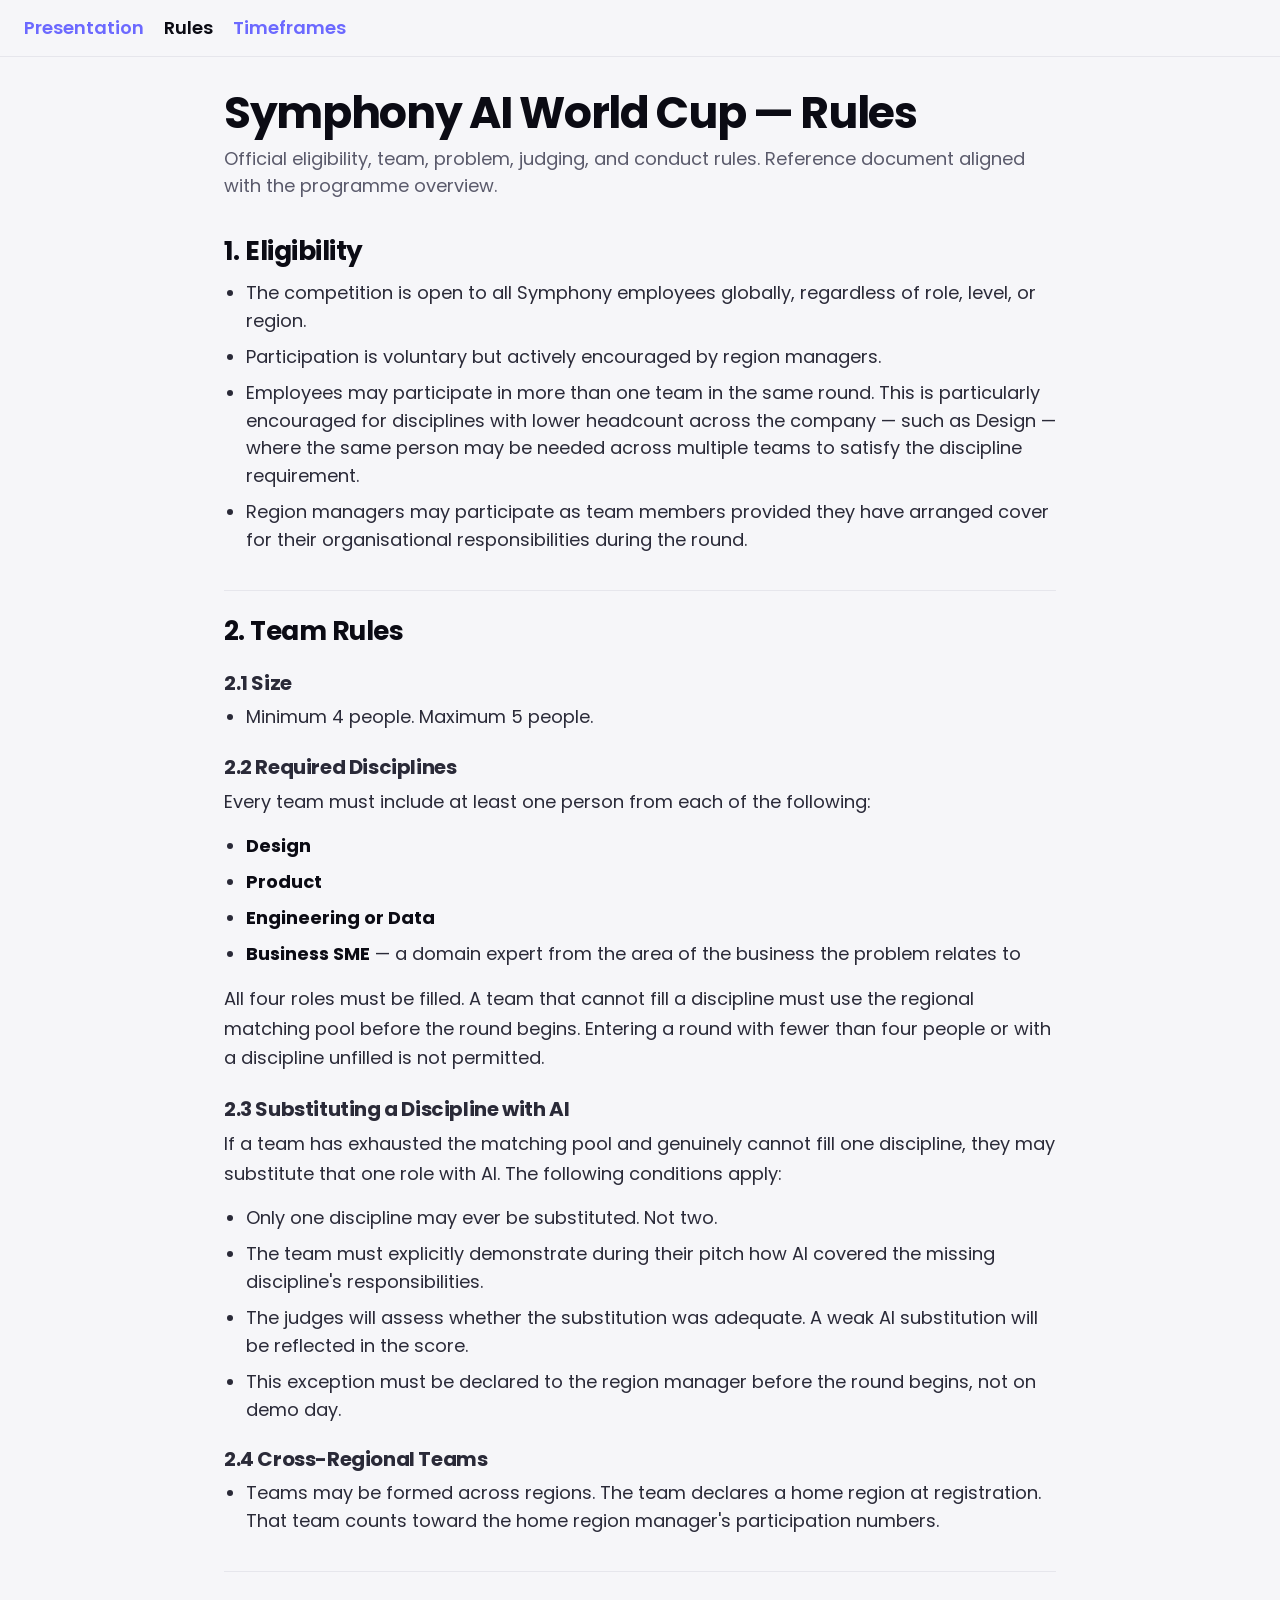
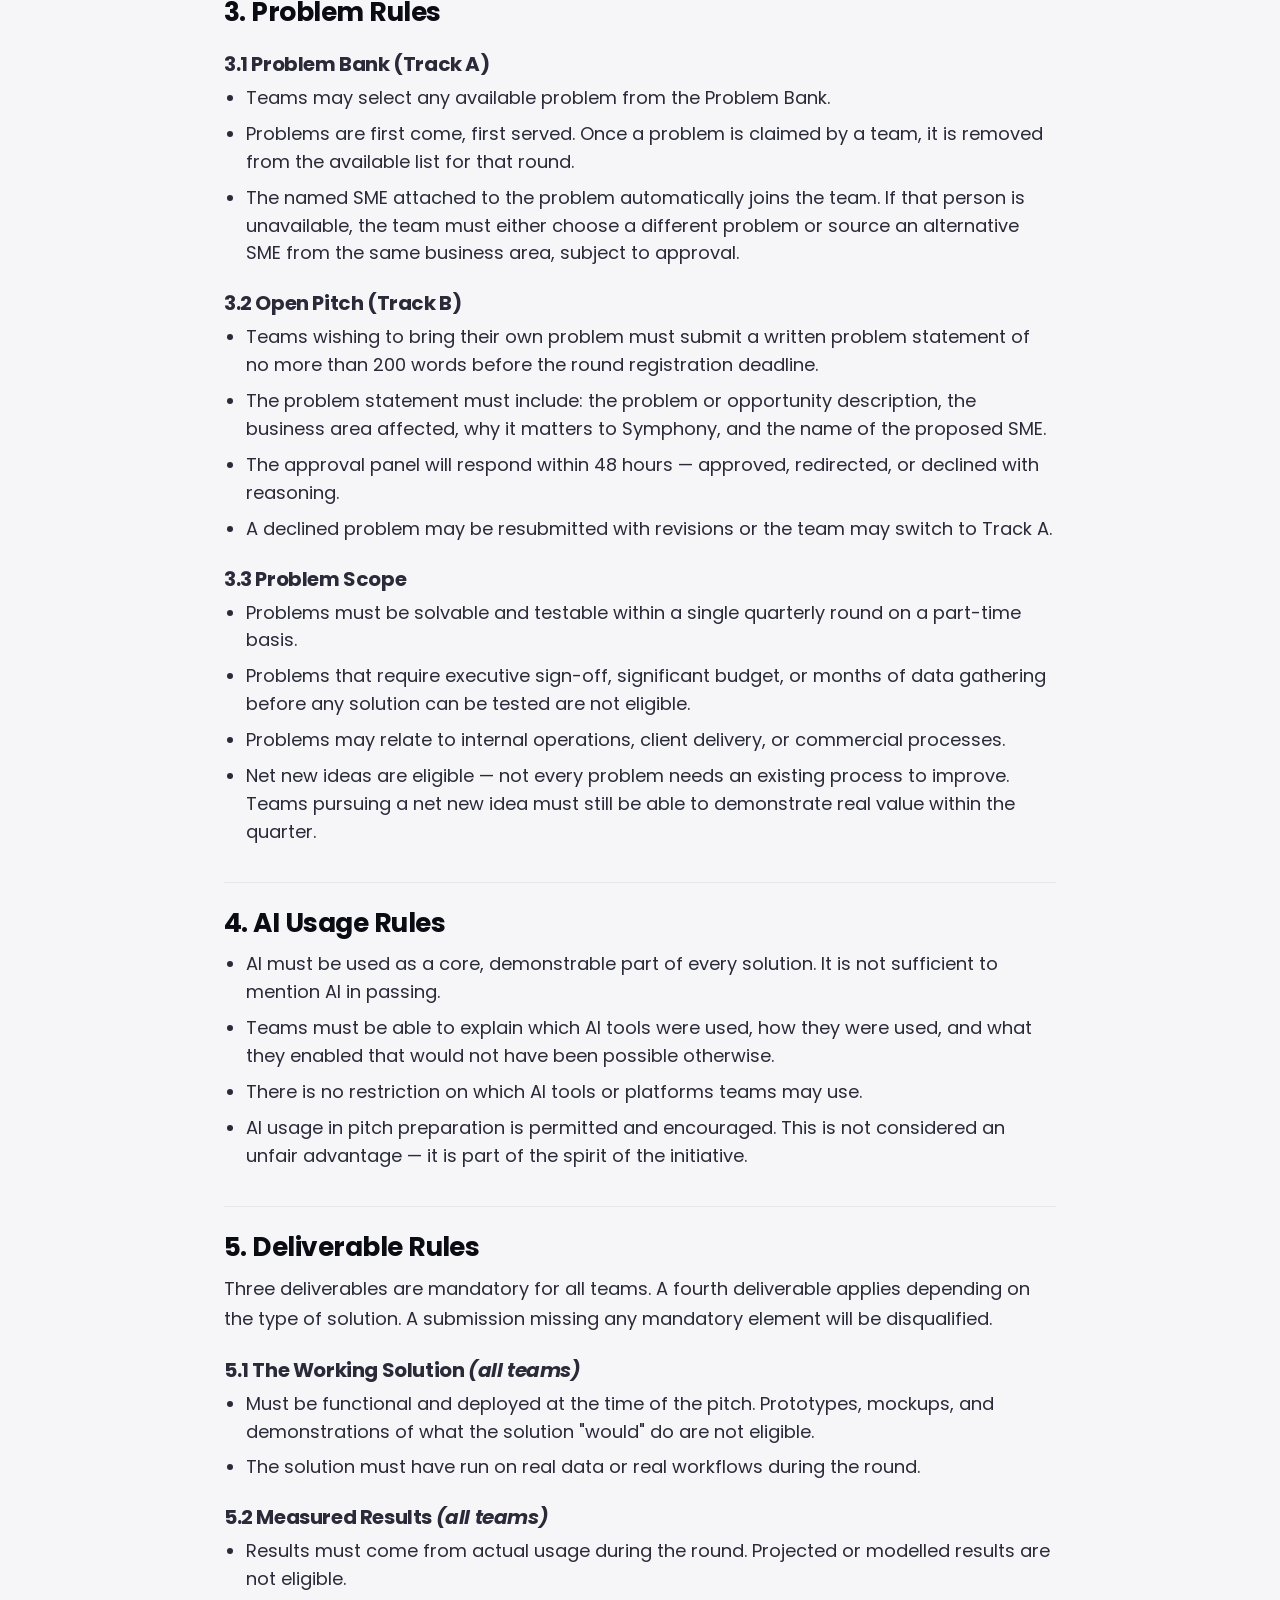
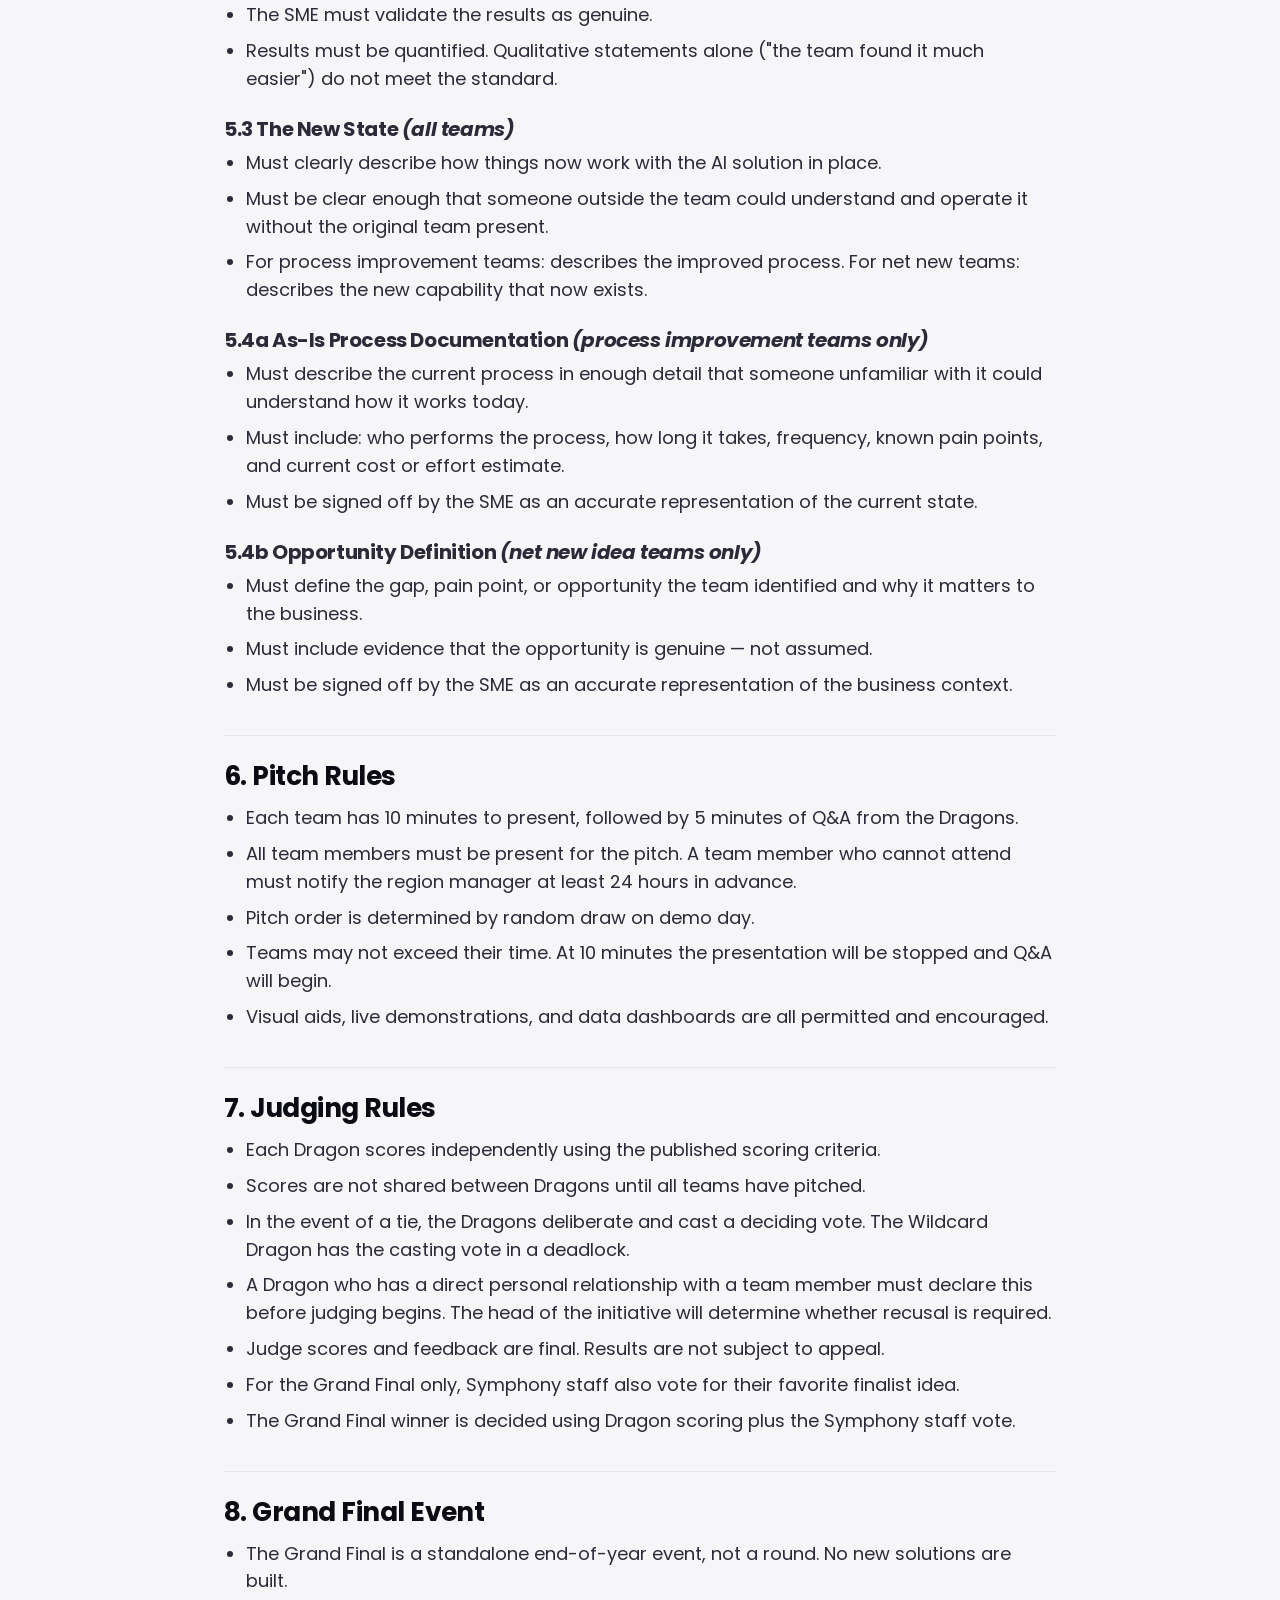
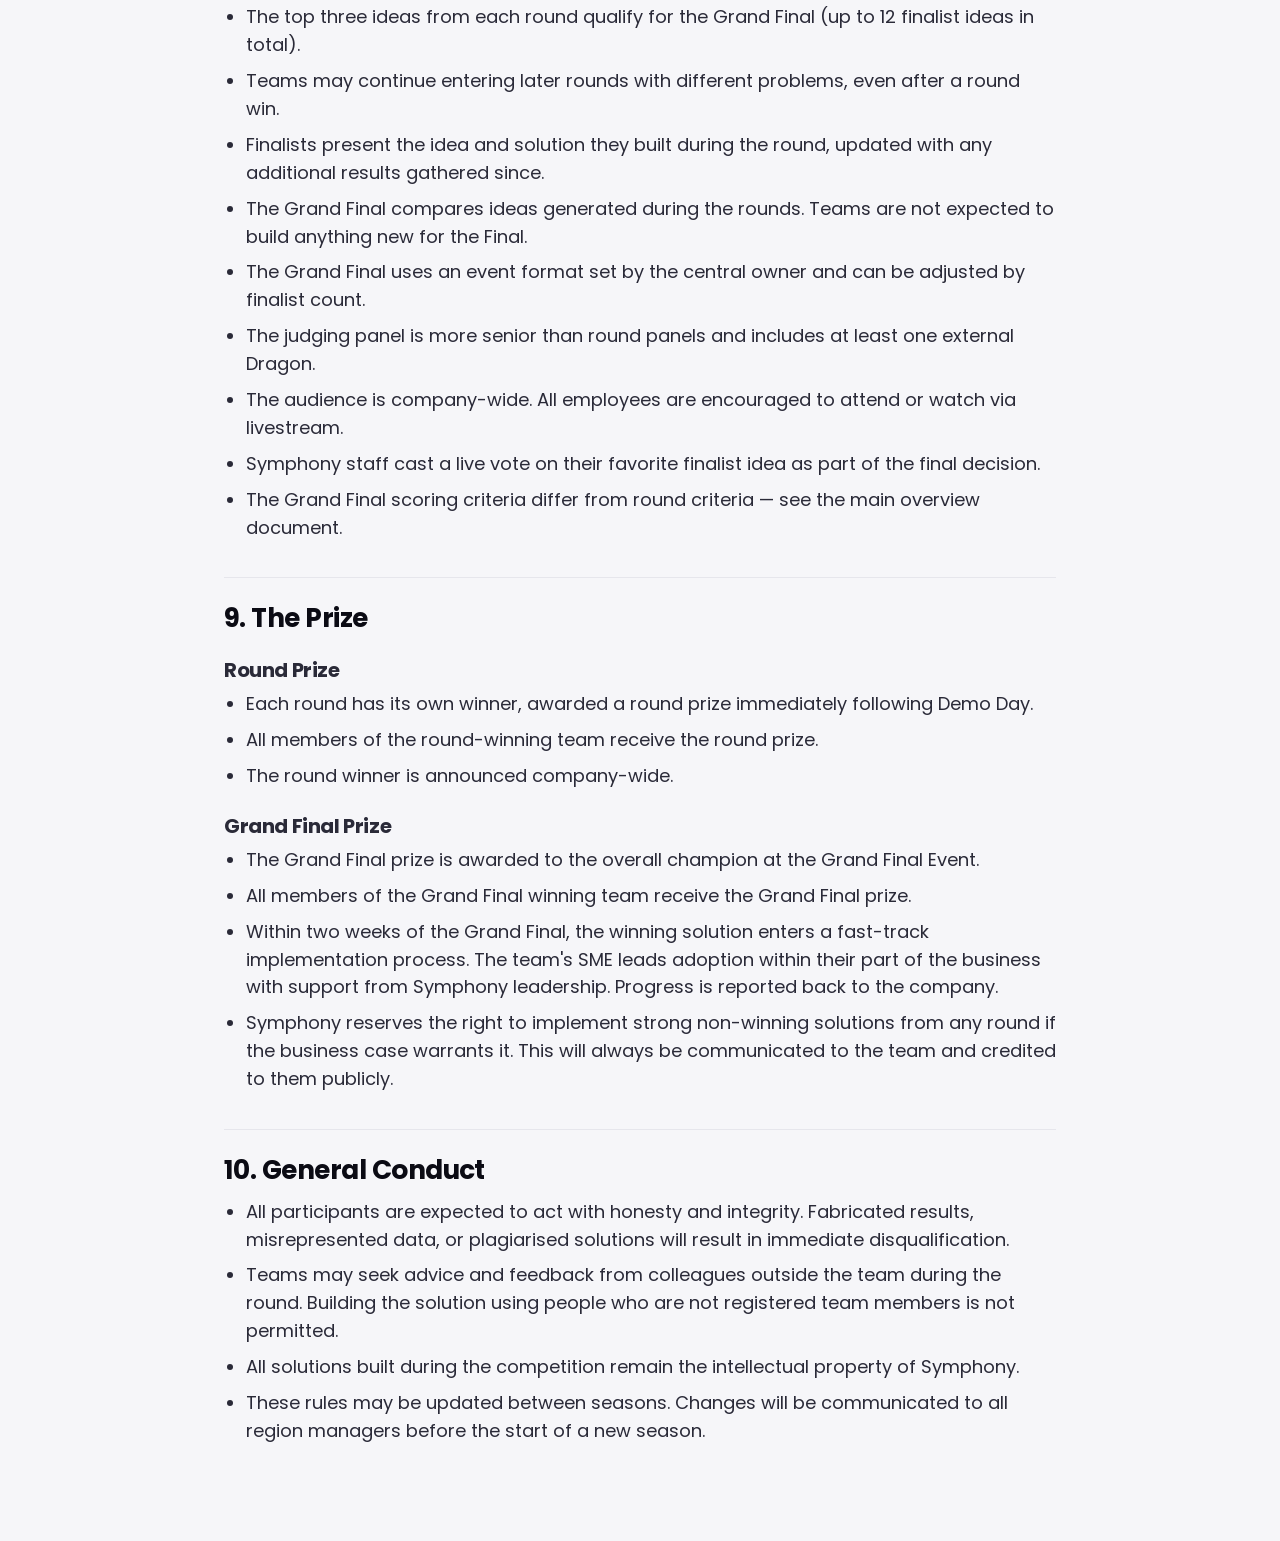
==== rules.html @ bbddc145 "Update presentation deck and add Rules / Timeframes reference pages. Refresh slides components, deck" ====
<!DOCTYPE html>
<html lang="en">
<head>
<meta charset="UTF-8" />
<meta name="viewport" content="width=device-width, initial-scale=1" />
<title>Rules — Symphony AI World Cup</title>
<link rel="stylesheet" href="colors_and_type.css" />
<link rel="stylesheet" href="docs-pages.css" />
</head>
<body class="doc-body">
<nav class="doc-site-nav" aria-label="Reference documents">
  <a href="index.html">Presentation</a>
  <a href="rules.html" aria-current="page">Rules</a>
  <a href="timeframes.html">Timeframes</a>
</nav>
<main class="doc-main">
  <h1>Symphony AI World Cup — Rules</h1>
  <p class="doc-lead">Official eligibility, team, problem, judging, and conduct rules. Reference document aligned with the programme overview.</p>

  <h2>1. Eligibility</h2>
  <ul>
    <li>The competition is open to all Symphony employees globally, regardless of role, level, or region.</li>
    <li>Participation is voluntary but actively encouraged by region managers.</li>
    <li>Employees may participate in more than one team in the same round. This is particularly encouraged for disciplines with lower headcount across the company — such as Design — where the same person may be needed across multiple teams to satisfy the discipline requirement.</li>
    <li>Region managers may participate as team members provided they have arranged cover for their organisational responsibilities during the round.</li>
  </ul>

  <h2>2. Team Rules</h2>
  <h3>2.1 Size</h3>
  <ul>
    <li>Minimum 4 people. Maximum 5 people.</li>
  </ul>
  <h3>2.2 Required Disciplines</h3>
  <p>Every team must include at least one person from each of the following:</p>
  <ul>
    <li><strong>Design</strong></li>
    <li><strong>Product</strong></li>
    <li><strong>Engineering or Data</strong></li>
    <li><strong>Business SME</strong> — a domain expert from the area of the business the problem relates to</li>
  </ul>
  <p>All four roles must be filled. A team that cannot fill a discipline must use the regional matching pool before the round begins. Entering a round with fewer than four people or with a discipline unfilled is not permitted.</p>

  <h3>2.3 Substituting a Discipline with AI</h3>
  <p>If a team has exhausted the matching pool and genuinely cannot fill one discipline, they may substitute that one role with AI. The following conditions apply:</p>
  <ul>
    <li>Only one discipline may ever be substituted. Not two.</li>
    <li>The team must explicitly demonstrate during their pitch how AI covered the missing discipline's responsibilities.</li>
    <li>The judges will assess whether the substitution was adequate. A weak AI substitution will be reflected in the score.</li>
    <li>This exception must be declared to the region manager before the round begins, not on demo day.</li>
  </ul>

  <h3>2.4 Cross-Regional Teams</h3>
  <ul>
    <li>Teams may be formed across regions. The team declares a home region at registration. That team counts toward the home region manager's participation numbers.</li>
  </ul>

  <h2>3. Problem Rules</h2>
  <h3>3.1 Problem Bank (Track A)</h3>
  <ul>
    <li>Teams may select any available problem from the Problem Bank.</li>
    <li>Problems are first come, first served. Once a problem is claimed by a team, it is removed from the available list for that round.</li>
    <li>The named SME attached to the problem automatically joins the team. If that person is unavailable, the team must either choose a different problem or source an alternative SME from the same business area, subject to approval.</li>
  </ul>

  <h3>3.2 Open Pitch (Track B)</h3>
  <ul>
    <li>Teams wishing to bring their own problem must submit a written problem statement of no more than 200 words before the round registration deadline.</li>
    <li>The problem statement must include: the problem or opportunity description, the business area affected, why it matters to Symphony, and the name of the proposed SME.</li>
    <li>The approval panel will respond within 48 hours — approved, redirected, or declined with reasoning.</li>
    <li>A declined problem may be resubmitted with revisions or the team may switch to Track A.</li>
  </ul>

  <h3>3.3 Problem Scope</h3>
  <ul>
    <li>Problems must be solvable and testable within a single quarterly round on a part-time basis.</li>
    <li>Problems that require executive sign-off, significant budget, or months of data gathering before any solution can be tested are not eligible.</li>
    <li>Problems may relate to internal operations, client delivery, or commercial processes.</li>
    <li>Net new ideas are eligible — not every problem needs an existing process to improve. Teams pursuing a net new idea must still be able to demonstrate real value within the quarter.</li>
  </ul>

  <h2>4. AI Usage Rules</h2>
  <ul>
    <li>AI must be used as a core, demonstrable part of every solution. It is not sufficient to mention AI in passing.</li>
    <li>Teams must be able to explain which AI tools were used, how they were used, and what they enabled that would not have been possible otherwise.</li>
    <li>There is no restriction on which AI tools or platforms teams may use.</li>
    <li>AI usage in pitch preparation is permitted and encouraged. This is not considered an unfair advantage — it is part of the spirit of the initiative.</li>
  </ul>

  <h2>5. Deliverable Rules</h2>
  <p>Three deliverables are mandatory for all teams. A fourth deliverable applies depending on the type of solution. A submission missing any mandatory element will be disqualified.</p>

  <h3>5.1 The Working Solution <em>(all teams)</em></h3>
  <ul>
    <li>Must be functional and deployed at the time of the pitch. Prototypes, mockups, and demonstrations of what the solution "would" do are not eligible.</li>
    <li>The solution must have run on real data or real workflows during the round.</li>
  </ul>

  <h3>5.2 Measured Results <em>(all teams)</em></h3>
  <ul>
    <li>Results must come from actual usage during the round. Projected or modelled results are not eligible.</li>
    <li>The SME must validate the results as genuine.</li>
    <li>Results must be quantified. Qualitative statements alone ("the team found it much easier") do not meet the standard.</li>
  </ul>

  <h3>5.3 The New State <em>(all teams)</em></h3>
  <ul>
    <li>Must clearly describe how things now work with the AI solution in place.</li>
    <li>Must be clear enough that someone outside the team could understand and operate it without the original team present.</li>
    <li>For process improvement teams: describes the improved process. For net new teams: describes the new capability that now exists.</li>
  </ul>

  <h3>5.4a As-Is Process Documentation <em>(process improvement teams only)</em></h3>
  <ul>
    <li>Must describe the current process in enough detail that someone unfamiliar with it could understand how it works today.</li>
    <li>Must include: who performs the process, how long it takes, frequency, known pain points, and current cost or effort estimate.</li>
    <li>Must be signed off by the SME as an accurate representation of the current state.</li>
  </ul>

  <h3>5.4b Opportunity Definition <em>(net new idea teams only)</em></h3>
  <ul>
    <li>Must define the gap, pain point, or opportunity the team identified and why it matters to the business.</li>
    <li>Must include evidence that the opportunity is genuine — not assumed.</li>
    <li>Must be signed off by the SME as an accurate representation of the business context.</li>
  </ul>

  <h2>6. Pitch Rules</h2>
  <ul>
    <li>Each team has 10 minutes to present, followed by 5 minutes of Q&amp;A from the Dragons.</li>
    <li>All team members must be present for the pitch. A team member who cannot attend must notify the region manager at least 24 hours in advance.</li>
    <li>Pitch order is determined by random draw on demo day.</li>
    <li>Teams may not exceed their time. At 10 minutes the presentation will be stopped and Q&amp;A will begin.</li>
    <li>Visual aids, live demonstrations, and data dashboards are all permitted and encouraged.</li>
  </ul>

  <h2>7. Judging Rules</h2>
  <ul>
    <li>Each Dragon scores independently using the published scoring criteria.</li>
    <li>Scores are not shared between Dragons until all teams have pitched.</li>
    <li>In the event of a tie, the Dragons deliberate and cast a deciding vote. The Wildcard Dragon has the casting vote in a deadlock.</li>
    <li>A Dragon who has a direct personal relationship with a team member must declare this before judging begins. The head of the initiative will determine whether recusal is required.</li>
    <li>Judge scores and feedback are final. Results are not subject to appeal.</li>
    <li>For the Grand Final only, Symphony staff also vote for their favorite finalist idea.</li>
    <li>The Grand Final winner is decided using Dragon scoring plus the Symphony staff vote.</li>
  </ul>

  <h2>8. Grand Final Event</h2>
  <ul>
    <li>The Grand Final is a standalone end-of-year event, not a round. No new solutions are built.</li>
    <li>The top three ideas from each round qualify for the Grand Final (up to 12 finalist ideas in total).</li>
    <li>Teams may continue entering later rounds with different problems, even after a round win.</li>
    <li>Finalists present the idea and solution they built during the round, updated with any additional results gathered since.</li>
    <li>The Grand Final compares ideas generated during the rounds. Teams are not expected to build anything new for the Final.</li>
    <li>The Grand Final uses an event format set by the central owner and can be adjusted by finalist count.</li>
    <li>The judging panel is more senior than round panels and includes at least one external Dragon.</li>
    <li>The audience is company-wide. All employees are encouraged to attend or watch via livestream.</li>
    <li>Symphony staff cast a live vote on their favorite finalist idea as part of the final decision.</li>
    <li>The Grand Final scoring criteria differ from round criteria — see the main overview document.</li>
  </ul>

  <h2>9. The Prize</h2>
  <h3>Round Prize</h3>
  <ul>
    <li>Each round has its own winner, awarded a round prize immediately following Demo Day.</li>
    <li>All members of the round-winning team receive the round prize.</li>
    <li>The round winner is announced company-wide.</li>
  </ul>
  <h3>Grand Final Prize</h3>
  <ul>
    <li>The Grand Final prize is awarded to the overall champion at the Grand Final Event.</li>
    <li>All members of the Grand Final winning team receive the Grand Final prize.</li>
    <li>Within two weeks of the Grand Final, the winning solution enters a fast-track implementation process. The team's SME leads adoption within their part of the business with support from Symphony leadership. Progress is reported back to the company.</li>
    <li>Symphony reserves the right to implement strong non-winning solutions from any round if the business case warrants it. This will always be communicated to the team and credited to them publicly.</li>
  </ul>

  <h2>10. General Conduct</h2>
  <ul>
    <li>All participants are expected to act with honesty and integrity. Fabricated results, misrepresented data, or plagiarised solutions will result in immediate disqualification.</li>
    <li>Teams may seek advice and feedback from colleagues outside the team during the round. Building the solution using people who are not registered team members is not permitted.</li>
    <li>All solutions built during the competition remain the intellectual property of Symphony.</li>
    <li>These rules may be updated between seasons. Changes will be communicated to all region managers before the start of a new season.</li>
  </ul>
</main>
</body>
</html>
---- colors_and_type.css ----
/* =========================================================================
   Symphony Design System — Tokens
   colors_and_type.css
   ========================================================================= */

/* ---------- Fonts (hosted for GitHub Pages compatibility) -------------- */
@import url("https://fonts.googleapis.com/css2?family=Poppins:ital,wght@0,100..900;1,100..900&display=swap");

:root {
  /* ---------- Brand color ----------------------------------------------- */
  --indigo:        #6C69FF;     /* the one and only brand color */
  --indigo-600:    #5754F2;     /* hover */
  --indigo-700:    #4441D9;     /* press */
  --indigo-50:     #F2F1FF;     /* tint surface */
  --indigo-100:    #E4E3FF;
  --indigo-200:    #C9C7FF;
  --indigo-300:    #A6A3FF;
  --indigo-400:    #8784FF;
  --indigo-500:    #6C69FF;     /* alias of --indigo */
  --indigo-800:    #2F2DA6;
  --indigo-900:    #1B1A66;

  /* ---------- Neutrals (cool gray ramp) --------------------------------- */
  --ink:           #0B0B14;     /* primary text */
  --ink-2:         #2A2A38;     /* secondary text */
  --ink-3:         #5A5A6B;     /* tertiary text */
  --ink-4:         #8A8A99;     /* muted text */
  --line:          #E6E6EC;     /* hairline borders */
  --line-2:        #D8D8E0;     /* stronger borders */
  --paper:         #F6F6F9;     /* app/marketing background */
  --paper-2:       #EDEDF2;     /* subtle band */
  --surface:       #FFFFFF;     /* cards & surfaces */

  /* ---------- Foreground / background semantic aliases ------------------ */
  --fg-1:          var(--ink);
  --fg-2:          var(--ink-2);
  --fg-3:          var(--ink-3);
  --fg-muted:      var(--ink-4);
  --fg-on-indigo:  #FFFFFF;
  --fg-link:       var(--indigo);

  --bg-1:          var(--paper);
  --bg-2:          var(--surface);
  --bg-3:          var(--paper-2);
  --bg-indigo:     var(--indigo);
  --bg-ink:        var(--ink);

  /* ---------- Semantic (product UI) ------------------------------------- */
  --success:       #18A957;
  --success-bg:    #E8F7EE;
  --warn:          #C77700;
  --warn-bg:       #FFF4E0;
  --error:         #D6334B;
  --error-bg:      #FCE7EB;
  --info:          var(--indigo);
  --info-bg:       var(--indigo-50);

  /* ---------- Typography — base ----------------------------------------- */
  --font-sans:     "Poppins", system-ui, -apple-system, "Segoe UI", Roboto, sans-serif;
  --font-mono:     ui-monospace, "SF Mono", "JetBrains Mono", Menlo, Consolas, monospace;

  --fw-regular:    400;
  --fw-medium:     500;
  --fw-semibold:   600;
  --fw-bold:       700;

  /* Type scale — generous, display-led (rem-based, 16px root) */
  --fs-display-1:  clamp(3.5rem, 6vw, 5.5rem);   /* 56–88 */
  --fs-display-2:  clamp(2.75rem, 4.5vw, 4rem);  /* 44–64 */
  --fs-h1:         clamp(2.25rem, 3.5vw, 3rem);  /* 36–48 */
  --fs-h2:         clamp(1.75rem, 2.5vw, 2.25rem); /* 28–36 */
  --fs-h3:         1.5rem;                        /* 24 */
  --fs-h4:         1.25rem;                       /* 20 */
  --fs-body-lg:    1.125rem;                      /* 18 */
  --fs-body:       1.125rem;                      /* 18 — min body size */
  --fs-body-sm:    1.125rem;                      /* 18 — aligned with body */
  --fs-caption:    1.125rem;                      /* 18 — min supporting text */
  --fs-eyebrow:    1.125rem;                      /* 18 — min text size */

  --lh-tight:      1.05;
  --lh-snug:       1.2;
  --lh-normal:     1.5;
  --lh-relaxed:    1.65;

  --tr-tight:      -0.03em;
  --tr-snug:       -0.02em;
  --tr-normal:     0;
  --tr-eyebrow:    0.08em;

  /* ---------- Spacing (4px grid) ---------------------------------------- */
  --space-0:       0;
  --space-1:       4px;
  --space-2:       8px;
  --space-3:       12px;
  --space-4:       16px;
  --space-5:       24px;
  --space-6:       32px;
  --space-7:       48px;
  --space-8:       64px;
  --space-9:       96px;
  --space-10:      128px;

  /* ---------- Radii ----------------------------------------------------- */
  --radius-sm:     4px;     /* inputs */
  --radius-md:     8px;     /* buttons */
  --radius-lg:     12px;    /* cards */
  --radius-xl:     20px;    /* large surfaces */
  --radius-pill:   999px;   /* tag chips only */

  /* ---------- Shadows / elevation --------------------------------------- */
  --elev-0:        none;
  --elev-1:        0 1px 2px rgba(11,11,20,0.06), 0 1px 1px rgba(11,11,20,0.04);
  --elev-2:        0 4px 12px rgba(11,11,20,0.08), 0 2px 4px rgba(11,11,20,0.04);
  --elev-3:        0 16px 40px rgba(11,11,20,0.12), 0 4px 12px rgba(11,11,20,0.06);

  /* ---------- Motion ---------------------------------------------------- */
  --ease-out:      cubic-bezier(0.16, 1, 0.3, 1);
  --ease-in-out:   cubic-bezier(0.4, 0, 0.2, 1);
  --dur-hover:     180ms;
  --dur-ui:        240ms;
  --dur-page:      480ms;

  /* ---------- Focus ring ------------------------------------------------ */
  --focus-ring:    0 0 0 2px var(--surface), 0 0 0 4px var(--indigo);
}

/* =========================================================================
   Semantic typography classes
   ========================================================================= */

html { font-family: var(--font-sans); color: var(--fg-1); background: var(--bg-1); }
body { font-family: var(--font-sans); -webkit-font-smoothing: antialiased; }

.display-1, h1.display, .h-display {
  font-family: var(--font-sans);
  font-weight: var(--fw-bold);
  font-size: var(--fs-display-1);
  line-height: var(--lh-tight);
  letter-spacing: var(--tr-tight);
  color: var(--fg-1);
}
.display-2 {
  font-weight: var(--fw-semibold);
  font-size: var(--fs-display-2);
  line-height: var(--lh-tight);
  letter-spacing: var(--tr-tight);
}
h1, .h1 {
  font-family: var(--font-sans);
  font-weight: var(--fw-semibold);
  font-size: var(--fs-h1);
  line-height: var(--lh-snug);
  letter-spacing: var(--tr-snug);
  color: var(--fg-1);
}
h2, .h2 {
  font-weight: var(--fw-semibold);
  font-size: var(--fs-h2);
  line-height: var(--lh-snug);
  letter-spacing: var(--tr-snug);
}
h3, .h3 {
  font-weight: var(--fw-semibold);
  font-size: var(--fs-h3);
  line-height: var(--lh-snug);
  letter-spacing: var(--tr-snug);
}
h4, .h4 {
  font-weight: var(--fw-semibold);
  font-size: var(--fs-h4);
  line-height: var(--lh-snug);
}
p, .body {
  font-size: var(--fs-body);
  line-height: var(--lh-relaxed);
  color: var(--fg-2);
}
.body-lg, .lead {
  font-size: var(--fs-body-lg);
  line-height: var(--lh-relaxed);
  color: var(--fg-2);
}
.body-sm    { font-size: var(--fs-body-sm); line-height: var(--lh-normal); }
.caption    { font-size: var(--fs-caption); line-height: var(--lh-normal); color: var(--fg-3); }
.eyebrow {
  font-size: var(--fs-eyebrow);
  font-weight: var(--fw-medium);
  letter-spacing: var(--tr-eyebrow);
  text-transform: uppercase;
  color: var(--fg-3);
}
code, .mono {
  font-family: var(--font-mono);
  font-size: 0.95em;
}

a { color: var(--fg-link); text-decoration: none; transition: opacity var(--dur-hover) var(--ease-in-out); }
a:hover { opacity: 0.8; }

/* =========================================================================
   Building blocks (buttons, cards, etc.) — minimal so kits can extend
   ========================================================================= */

.btn {
  display: inline-flex;
  align-items: center;
  gap: var(--space-2);
  font-family: var(--font-sans);
  font-weight: var(--fw-medium);
  font-size: var(--fs-body-sm);
  height: 40px;
  padding: 0 var(--space-5);
  border-radius: var(--radius-md);
  border: 1px solid transparent;
  cursor: pointer;
  transition: background-color var(--dur-hover) var(--ease-in-out),
              transform var(--dur-hover) var(--ease-in-out),
              box-shadow var(--dur-hover) var(--ease-in-out);
}
.btn:focus-visible { outline: none; box-shadow: var(--focus-ring); }
.btn:active        { transform: scale(0.98); }

.btn-primary   { background: var(--indigo); color: var(--fg-on-indigo); }
.btn-primary:hover  { background: var(--indigo-600); }
.btn-primary:active { background: var(--indigo-700); }

.btn-secondary { background: var(--surface); color: var(--fg-1); border-color: var(--line-2); }
.btn-secondary:hover  { background: var(--paper); border-color: var(--ink-3); }

.btn-ghost     { background: transparent; color: var(--fg-1); }
.btn-ghost:hover { background: var(--paper-2); }

.btn-lg { height: 48px; padding: 0 var(--space-6); font-size: var(--fs-body); }

.card {
  background: var(--surface);
  border: 1px solid var(--line);
  border-radius: var(--radius-lg);
  padding: var(--space-5);
  transition: box-shadow var(--dur-ui) var(--ease-in-out),
              border-color var(--dur-ui) var(--ease-in-out);
}
.card:hover { box-shadow: var(--elev-2); border-color: transparent; }

.input {
  width: 100%;
  height: 40px;
  padding: 0 var(--space-4);
  font-family: var(--font-sans);
  font-size: var(--fs-body-sm);
  color: var(--fg-1);
  background: var(--surface);
  border: 1px solid var(--line-2);
  border-radius: var(--radius-sm);
  transition: border-color var(--dur-hover) var(--ease-in-out),
              box-shadow var(--dur-hover) var(--ease-in-out);
}
.input:hover { border-color: var(--ink-4); }
.input:focus { outline: none; border-color: var(--indigo); box-shadow: 0 0 0 3px var(--indigo-100); }

.tag {
  display: inline-flex;
  align-items: center;
  gap: var(--space-1);
  padding: 4px 10px;
  font-size: var(--fs-caption);
  font-weight: var(--fw-medium);
  border-radius: var(--radius-pill);
  background: var(--indigo-50);
  color: var(--indigo-700);
}

.eyebrow-row {
  display: inline-flex;
  align-items: center;
  gap: var(--space-2);
}
.eyebrow-row::before {
  content: "";
  width: 24px; height: 1px;
  background: var(--indigo);
}
---- docs-pages.css ----
/* Reference pages — Rules & Timeframes (pairs with colors_and_type.css) */

.doc-body {
  margin: 0;
  min-height: 100vh;
  background: var(--paper);
  color: var(--ink);
  font-family: var(--font-sans);
  font-size: 1.125rem;
  line-height: 1.55;
}

.doc-site-nav {
  position: sticky;
  top: 0;
  z-index: 100;
  display: flex;
  flex-wrap: wrap;
  align-items: center;
  gap: 8px 20px;
  padding: 14px 24px;
  background: rgba(246, 246, 249, 0.92);
  backdrop-filter: blur(10px);
  border-bottom: 1px solid var(--line);
}

.doc-site-nav a {
  color: var(--indigo);
  font-weight: 600;
  text-decoration: none;
  font-size: 1.125rem;
}

.doc-site-nav a:hover {
  color: var(--indigo-700);
  text-decoration: underline;
}

.doc-site-nav a[aria-current="page"] {
  color: var(--ink);
  pointer-events: none;
}

.doc-main {
  max-width: 52rem;
  margin: 0 auto;
  padding: 32px 24px 80px;
}

.doc-main h1 {
  font-size: clamp(2rem, 4vw, 2.75rem);
  font-weight: 700;
  letter-spacing: -0.03em;
  line-height: 1.1;
  margin: 0 0 8px;
  color: var(--ink);
}

.doc-main h2 {
  font-size: clamp(1.35rem, 2.5vw, 1.65rem);
  font-weight: 700;
  letter-spacing: -0.02em;
  margin: 2.25rem 0 0.75rem;
  padding-top: 1.5rem;
  border-top: 1px solid var(--line);
  color: var(--ink);
}

.doc-main h2:first-of-type {
  border-top: 0;
  padding-top: 0;
}

.doc-main h3 {
  font-size: 1.25rem;
  font-weight: 700;
  margin: 1.5rem 0 0.5rem;
  color: var(--ink-2);
}

.doc-main p {
  margin: 0 0 1rem;
  color: var(--ink-2);
}

.doc-main ul {
  margin: 0 0 1rem;
  padding-left: 1.35rem;
  color: var(--ink-2);
}

.doc-main li {
  margin-bottom: 0.5rem;
}

.doc-main li strong {
  color: var(--ink);
}

.doc-main hr {
  border: 0;
  border-top: 1px solid var(--line);
  margin: 2rem 0;
}

.doc-table-wrap {
  overflow-x: auto;
  margin: 1rem 0 1.5rem;
  border-radius: 10px;
  border: 1px solid var(--line);
  background: var(--surface);
}

.doc-main table {
  width: 100%;
  border-collapse: collapse;
  font-size: 1.0625rem;
}

.doc-main th,
.doc-main td {
  text-align: left;
  vertical-align: top;
  padding: 12px 14px;
  border-bottom: 1px solid var(--line);
}

.doc-main tr:last-child th,
.doc-main tr:last-child td {
  border-bottom: 0;
}

.doc-main th {
  font-weight: 600;
  color: var(--ink);
  background: var(--paper-2);
  white-space: nowrap;
}

.doc-main td {
  color: var(--ink-2);
}

.doc-main .doc-lead {
  font-size: 1.125rem;
  color: var(--ink-3);
  margin-bottom: 2rem;
  line-height: 1.5;
}
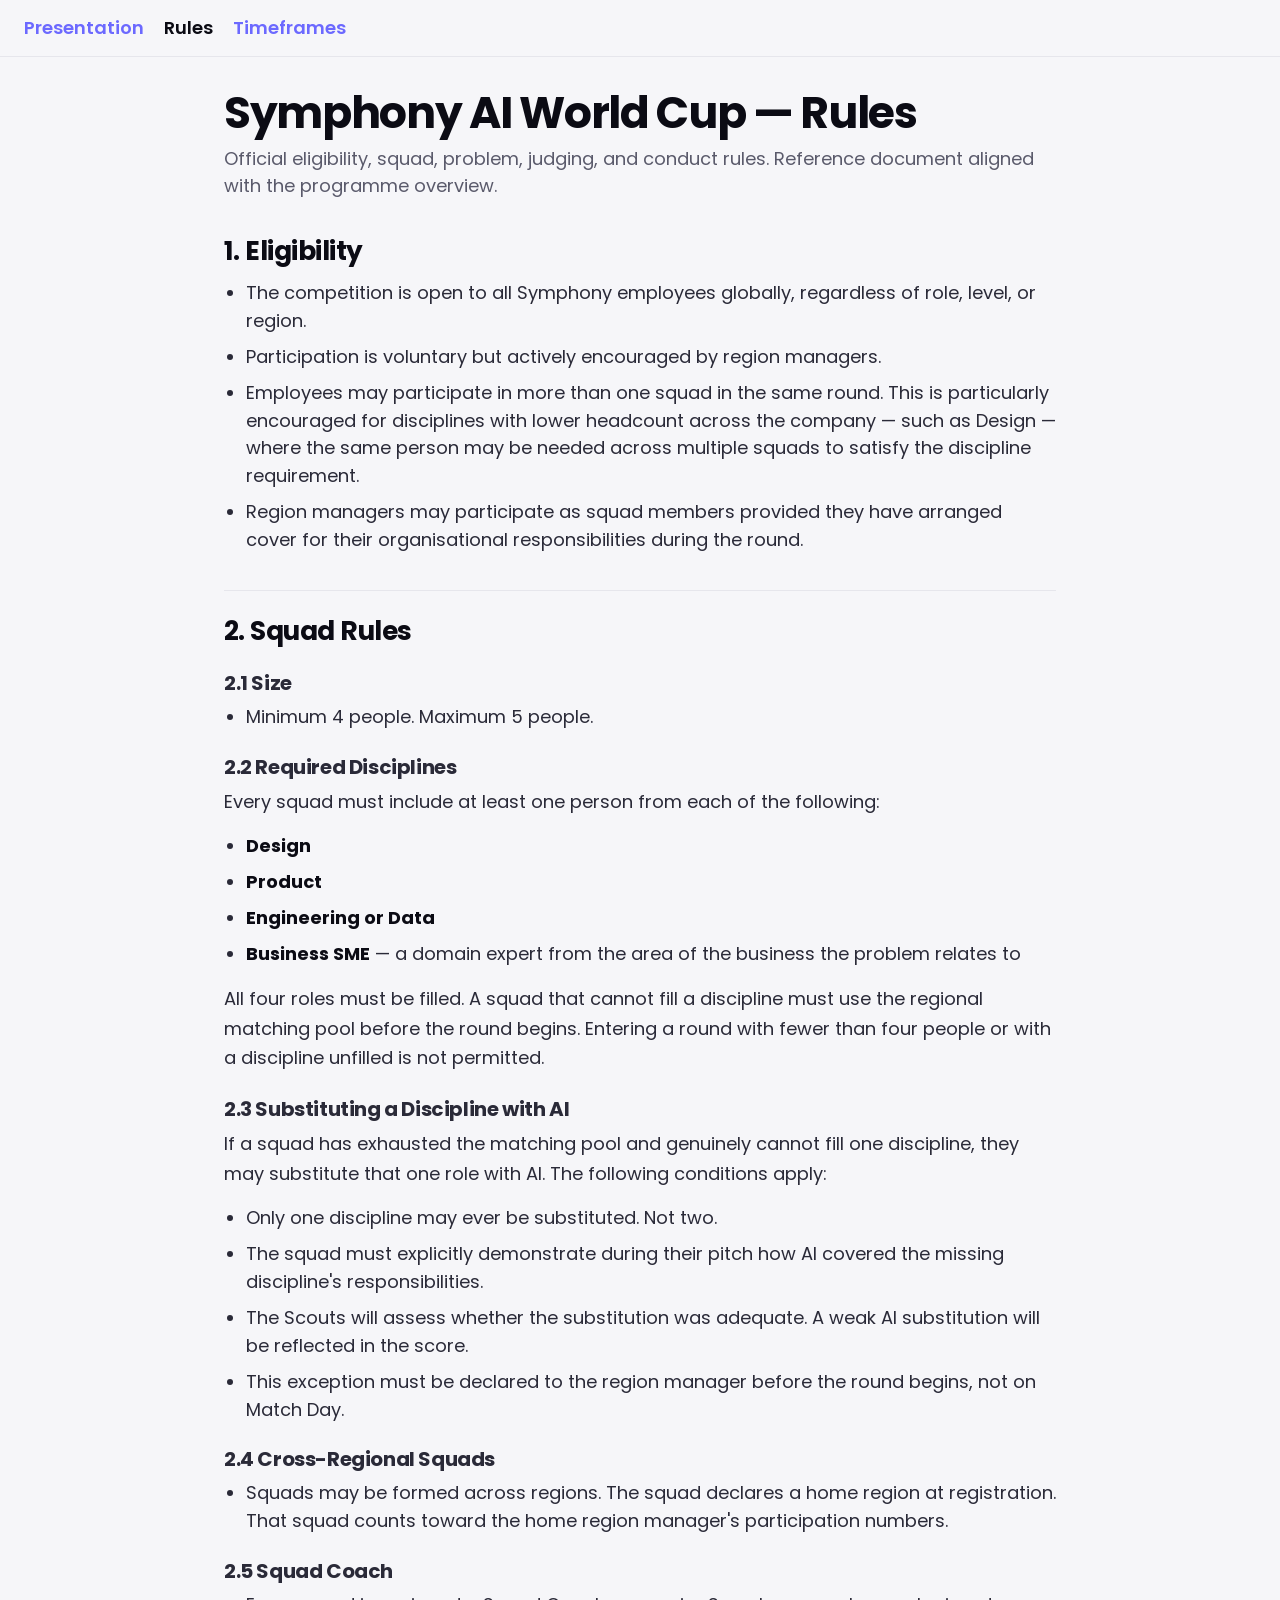
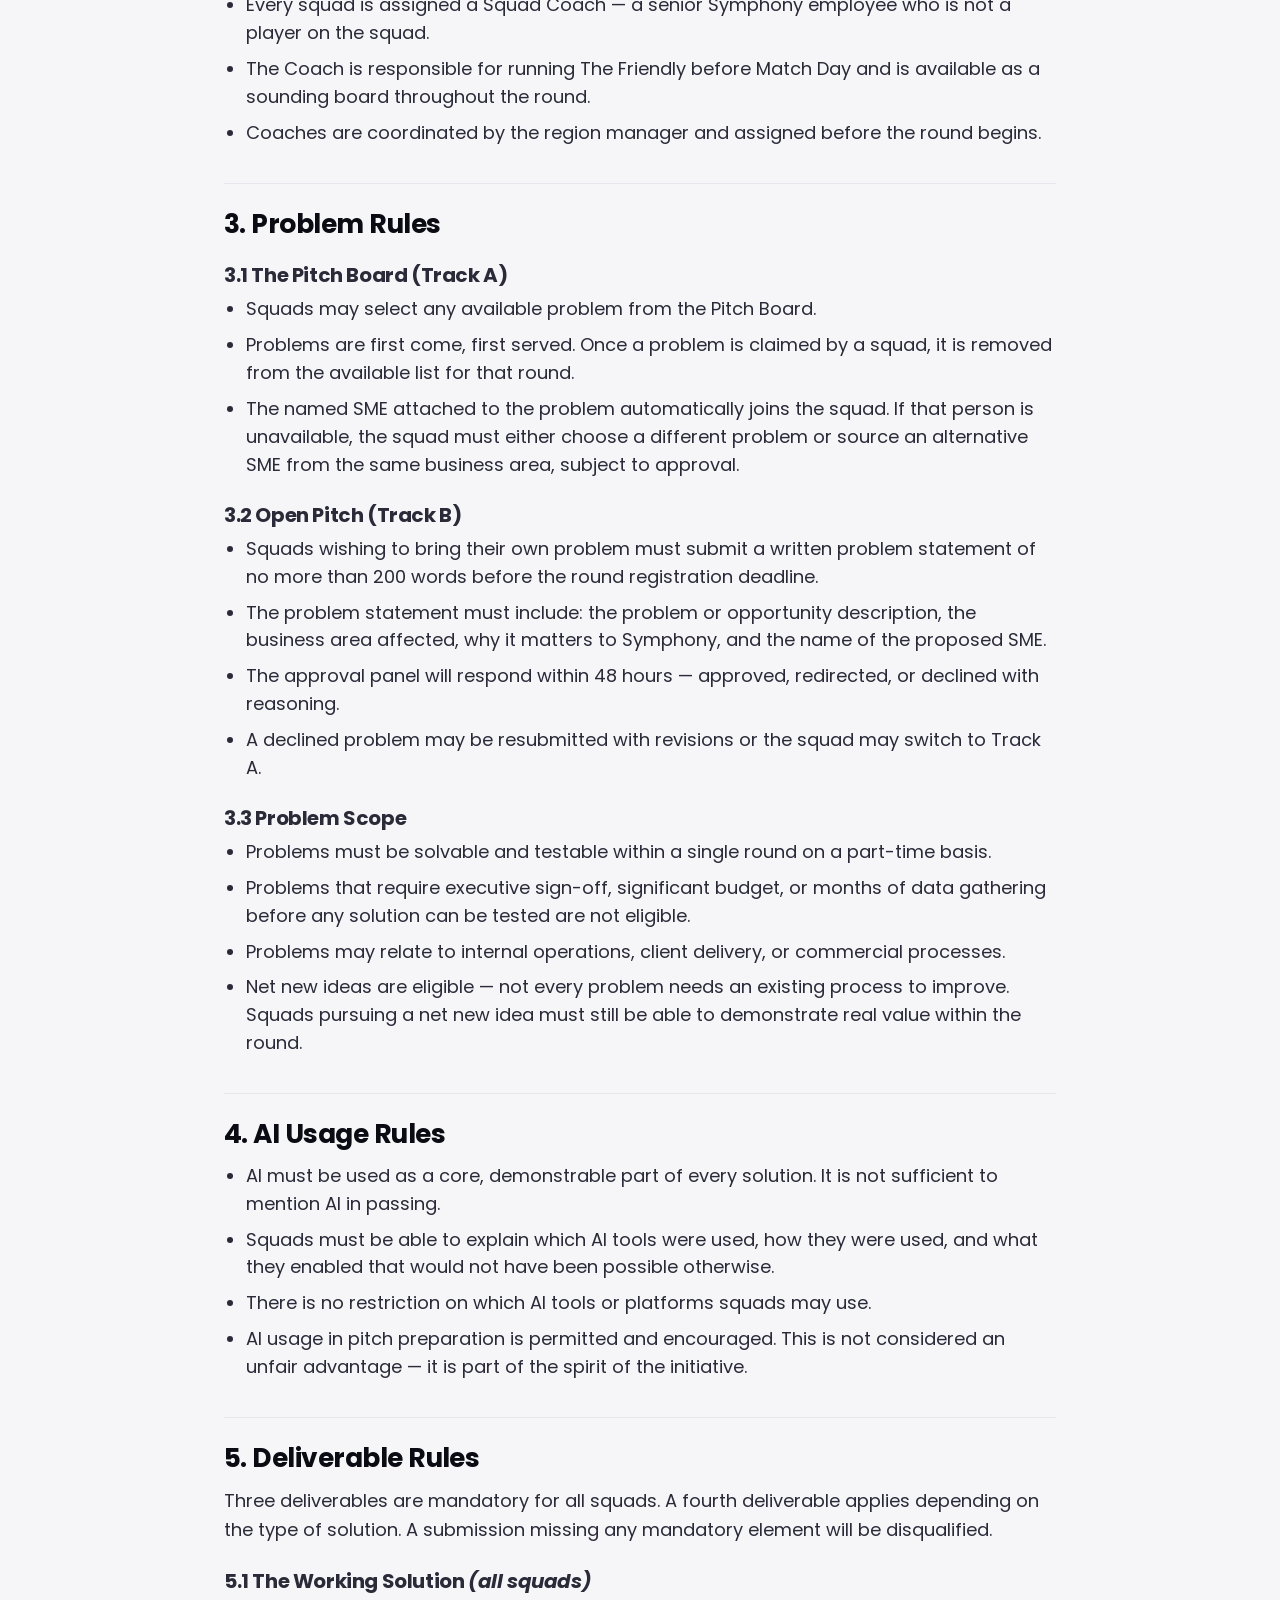
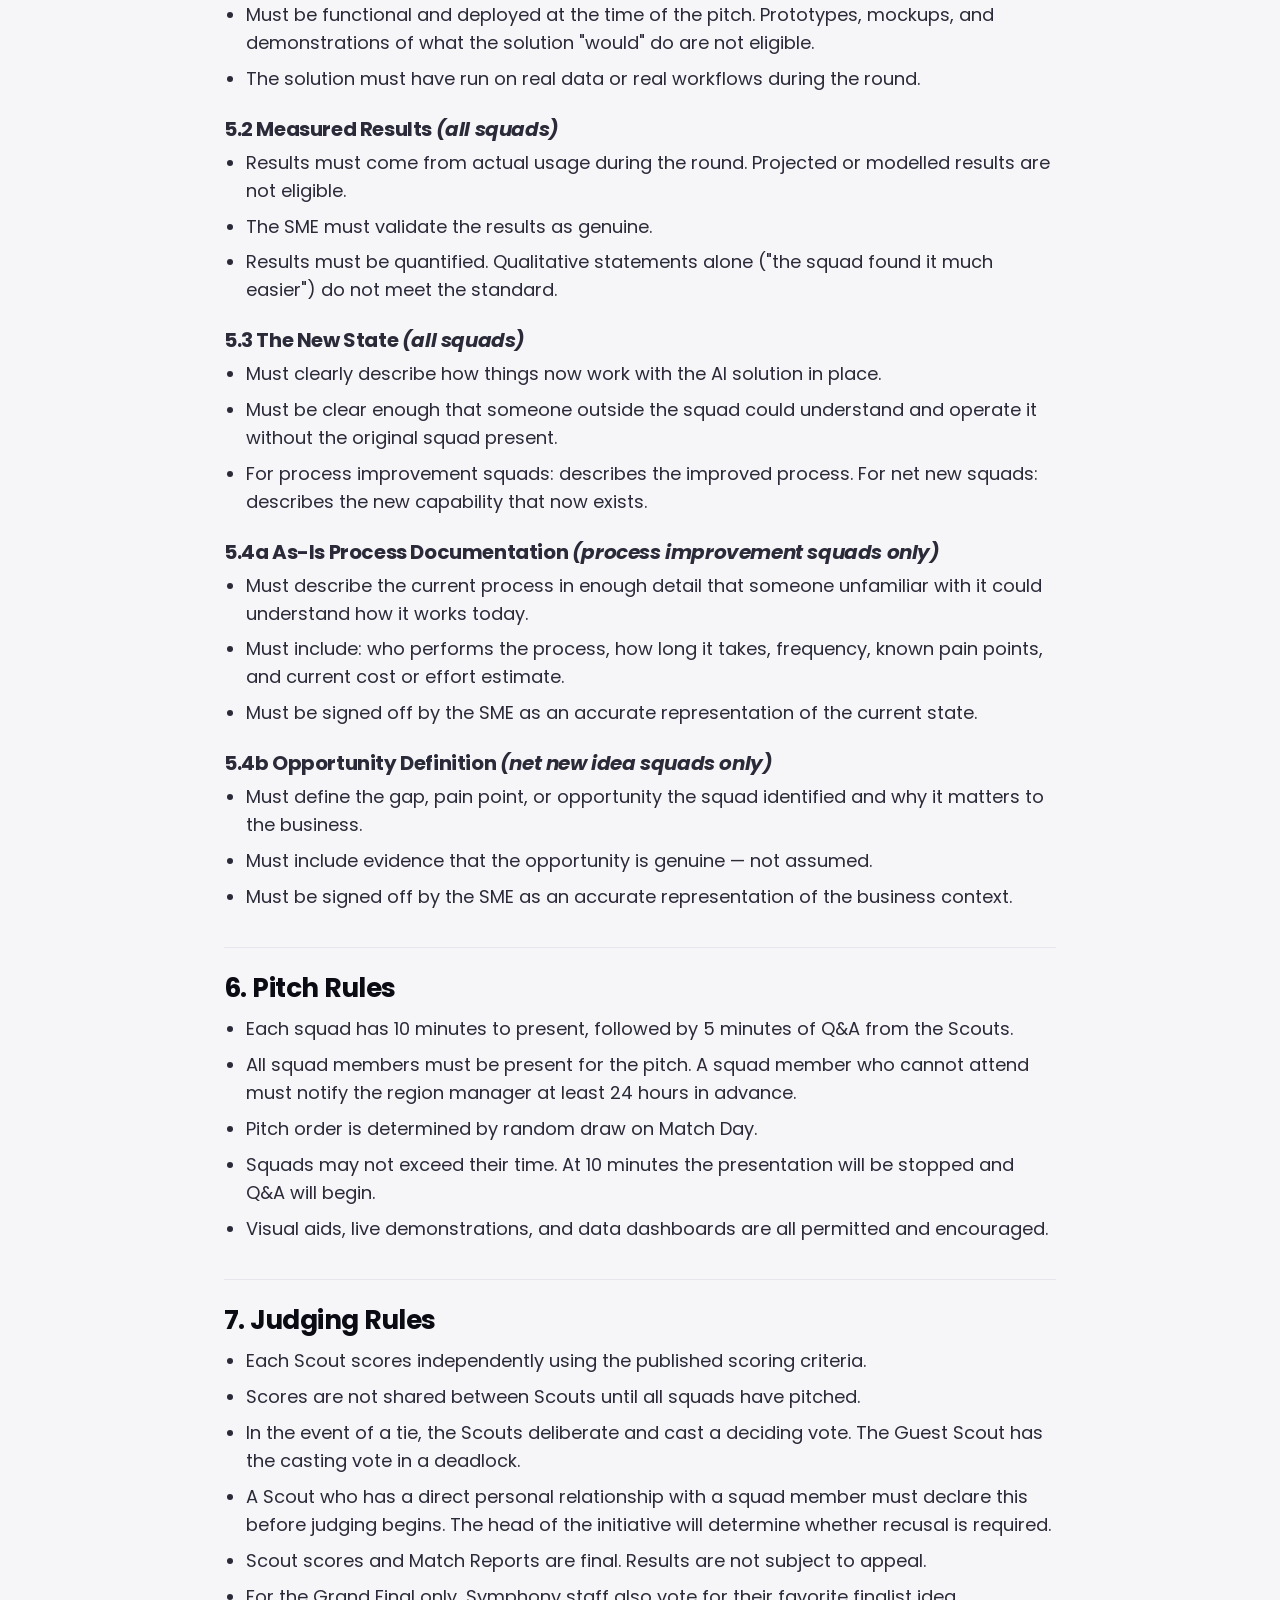
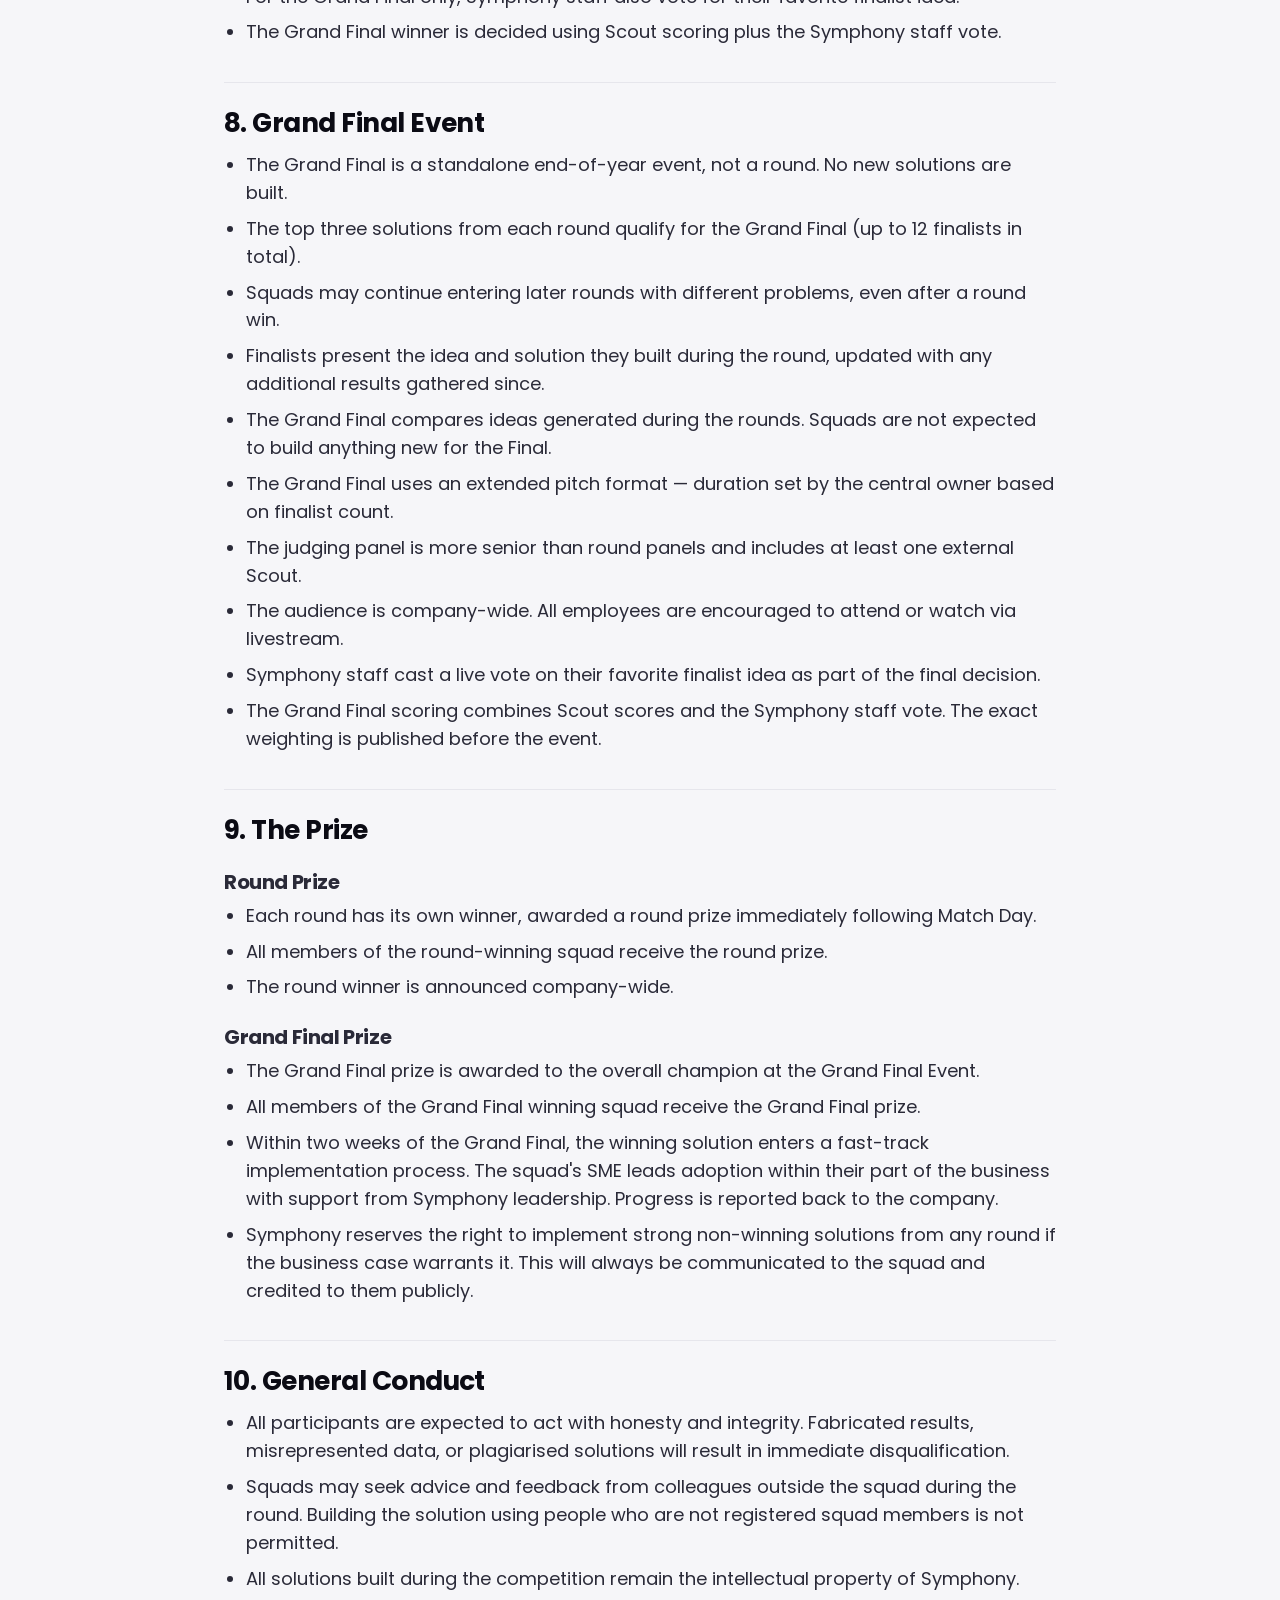
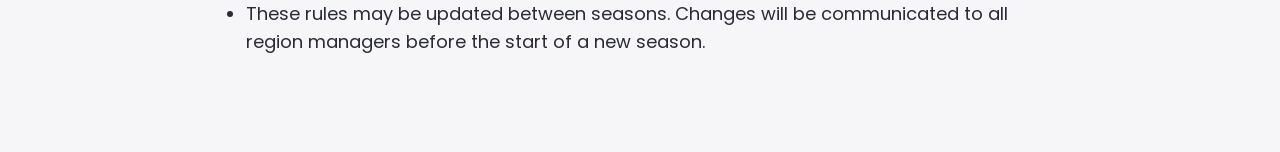
==== commit a4e308e8: "Sync World Cup docs with HTML deck; Scouts terminology and roster mechanics Align Markdown sources w" ====
--- a/rules.html
+++ b/rules.html
@@ -4,8 +4,8 @@
 <meta charset="UTF-8" />
 <meta name="viewport" content="width=device-width, initial-scale=1" />
 <title>Rules — Symphony AI World Cup</title>
-<link rel="stylesheet" href="colors_and_type.css" />
-<link rel="stylesheet" href="docs-pages.css" />
+<link rel="stylesheet" href="colors_and_type.css?v=103919551ae8" />
+<link rel="stylesheet" href="docs-pages.css?v=f7a6987f250d" />
 </head>
 <body class="doc-body">
 <nav class="doc-site-nav" aria-label="Reference documents">
@@ -15,167 +15,174 @@
 </nav>
 <main class="doc-main">
   <h1>Symphony AI World Cup — Rules</h1>
-  <p class="doc-lead">Official eligibility, team, problem, judging, and conduct rules. Reference document aligned with the programme overview.</p>
+  <p class="doc-lead">Official eligibility, squad, problem, judging, and conduct rules. Reference document aligned with the programme overview.</p>
 
   <h2>1. Eligibility</h2>
   <ul>
     <li>The competition is open to all Symphony employees globally, regardless of role, level, or region.</li>
     <li>Participation is voluntary but actively encouraged by region managers.</li>
-    <li>Employees may participate in more than one team in the same round. This is particularly encouraged for disciplines with lower headcount across the company — such as Design — where the same person may be needed across multiple teams to satisfy the discipline requirement.</li>
-    <li>Region managers may participate as team members provided they have arranged cover for their organisational responsibilities during the round.</li>
+    <li>Employees may participate in more than one squad in the same round. This is particularly encouraged for disciplines with lower headcount across the company — such as Design — where the same person may be needed across multiple squads to satisfy the discipline requirement.</li>
+    <li>Region managers may participate as squad members provided they have arranged cover for their organisational responsibilities during the round.</li>
   </ul>
 
-  <h2>2. Team Rules</h2>
+  <h2>2. Squad Rules</h2>
   <h3>2.1 Size</h3>
   <ul>
     <li>Minimum 4 people. Maximum 5 people.</li>
   </ul>
   <h3>2.2 Required Disciplines</h3>
-  <p>Every team must include at least one person from each of the following:</p>
+  <p>Every squad must include at least one person from each of the following:</p>
   <ul>
     <li><strong>Design</strong></li>
     <li><strong>Product</strong></li>
     <li><strong>Engineering or Data</strong></li>
     <li><strong>Business SME</strong> — a domain expert from the area of the business the problem relates to</li>
   </ul>
-  <p>All four roles must be filled. A team that cannot fill a discipline must use the regional matching pool before the round begins. Entering a round with fewer than four people or with a discipline unfilled is not permitted.</p>
+  <p>All four roles must be filled. A squad that cannot fill a discipline must use the regional matching pool before the round begins. Entering a round with fewer than four people or with a discipline unfilled is not permitted.</p>
 
   <h3>2.3 Substituting a Discipline with AI</h3>
-  <p>If a team has exhausted the matching pool and genuinely cannot fill one discipline, they may substitute that one role with AI. The following conditions apply:</p>
+  <p>If a squad has exhausted the matching pool and genuinely cannot fill one discipline, they may substitute that one role with AI. The following conditions apply:</p>
   <ul>
     <li>Only one discipline may ever be substituted. Not two.</li>
-    <li>The team must explicitly demonstrate during their pitch how AI covered the missing discipline's responsibilities.</li>
-    <li>The judges will assess whether the substitution was adequate. A weak AI substitution will be reflected in the score.</li>
-    <li>This exception must be declared to the region manager before the round begins, not on demo day.</li>
+    <li>The squad must explicitly demonstrate during their pitch how AI covered the missing discipline's responsibilities.</li>
+    <li>The Scouts will assess whether the substitution was adequate. A weak AI substitution will be reflected in the score.</li>
+    <li>This exception must be declared to the region manager before the round begins, not on Match Day.</li>
   </ul>
 
-  <h3>2.4 Cross-Regional Teams</h3>
+  <h3>2.4 Cross-Regional Squads</h3>
   <ul>
-    <li>Teams may be formed across regions. The team declares a home region at registration. That team counts toward the home region manager's participation numbers.</li>
+    <li>Squads may be formed across regions. The squad declares a home region at registration. That squad counts toward the home region manager's participation numbers.</li>
+  </ul>
+
+  <h3>2.5 Squad Coach</h3>
+  <ul>
+    <li>Every squad is assigned a Squad Coach — a senior Symphony employee who is not a player on the squad.</li>
+    <li>The Coach is responsible for running The Friendly before Match Day and is available as a sounding board throughout the round.</li>
+    <li>Coaches are coordinated by the region manager and assigned before the round begins.</li>
   </ul>
 
   <h2>3. Problem Rules</h2>
-  <h3>3.1 Problem Bank (Track A)</h3>
+  <h3>3.1 The Pitch Board (Track A)</h3>
   <ul>
-    <li>Teams may select any available problem from the Problem Bank.</li>
-    <li>Problems are first come, first served. Once a problem is claimed by a team, it is removed from the available list for that round.</li>
-    <li>The named SME attached to the problem automatically joins the team. If that person is unavailable, the team must either choose a different problem or source an alternative SME from the same business area, subject to approval.</li>
+    <li>Squads may select any available problem from the Pitch Board.</li>
+    <li>Problems are first come, first served. Once a problem is claimed by a squad, it is removed from the available list for that round.</li>
+    <li>The named SME attached to the problem automatically joins the squad. If that person is unavailable, the squad must either choose a different problem or source an alternative SME from the same business area, subject to approval.</li>
   </ul>
 
   <h3>3.2 Open Pitch (Track B)</h3>
   <ul>
-    <li>Teams wishing to bring their own problem must submit a written problem statement of no more than 200 words before the round registration deadline.</li>
+    <li>Squads wishing to bring their own problem must submit a written problem statement of no more than 200 words before the round registration deadline.</li>
     <li>The problem statement must include: the problem or opportunity description, the business area affected, why it matters to Symphony, and the name of the proposed SME.</li>
     <li>The approval panel will respond within 48 hours — approved, redirected, or declined with reasoning.</li>
-    <li>A declined problem may be resubmitted with revisions or the team may switch to Track A.</li>
+    <li>A declined problem may be resubmitted with revisions or the squad may switch to Track A.</li>
   </ul>
 
   <h3>3.3 Problem Scope</h3>
   <ul>
-    <li>Problems must be solvable and testable within a single quarterly round on a part-time basis.</li>
+    <li>Problems must be solvable and testable within a single round on a part-time basis.</li>
     <li>Problems that require executive sign-off, significant budget, or months of data gathering before any solution can be tested are not eligible.</li>
     <li>Problems may relate to internal operations, client delivery, or commercial processes.</li>
-    <li>Net new ideas are eligible — not every problem needs an existing process to improve. Teams pursuing a net new idea must still be able to demonstrate real value within the quarter.</li>
+    <li>Net new ideas are eligible — not every problem needs an existing process to improve. Squads pursuing a net new idea must still be able to demonstrate real value within the round.</li>
   </ul>
 
   <h2>4. AI Usage Rules</h2>
   <ul>
     <li>AI must be used as a core, demonstrable part of every solution. It is not sufficient to mention AI in passing.</li>
-    <li>Teams must be able to explain which AI tools were used, how they were used, and what they enabled that would not have been possible otherwise.</li>
-    <li>There is no restriction on which AI tools or platforms teams may use.</li>
+    <li>Squads must be able to explain which AI tools were used, how they were used, and what they enabled that would not have been possible otherwise.</li>
+    <li>There is no restriction on which AI tools or platforms squads may use.</li>
     <li>AI usage in pitch preparation is permitted and encouraged. This is not considered an unfair advantage — it is part of the spirit of the initiative.</li>
   </ul>
 
   <h2>5. Deliverable Rules</h2>
-  <p>Three deliverables are mandatory for all teams. A fourth deliverable applies depending on the type of solution. A submission missing any mandatory element will be disqualified.</p>
+  <p>Three deliverables are mandatory for all squads. A fourth deliverable applies depending on the type of solution. A submission missing any mandatory element will be disqualified.</p>
 
-  <h3>5.1 The Working Solution <em>(all teams)</em></h3>
+  <h3>5.1 The Working Solution <em>(all squads)</em></h3>
   <ul>
     <li>Must be functional and deployed at the time of the pitch. Prototypes, mockups, and demonstrations of what the solution "would" do are not eligible.</li>
     <li>The solution must have run on real data or real workflows during the round.</li>
   </ul>
 
-  <h3>5.2 Measured Results <em>(all teams)</em></h3>
+  <h3>5.2 Measured Results <em>(all squads)</em></h3>
   <ul>
     <li>Results must come from actual usage during the round. Projected or modelled results are not eligible.</li>
     <li>The SME must validate the results as genuine.</li>
-    <li>Results must be quantified. Qualitative statements alone ("the team found it much easier") do not meet the standard.</li>
+    <li>Results must be quantified. Qualitative statements alone ("the squad found it much easier") do not meet the standard.</li>
   </ul>
 
-  <h3>5.3 The New State <em>(all teams)</em></h3>
+  <h3>5.3 The New State <em>(all squads)</em></h3>
   <ul>
     <li>Must clearly describe how things now work with the AI solution in place.</li>
-    <li>Must be clear enough that someone outside the team could understand and operate it without the original team present.</li>
-    <li>For process improvement teams: describes the improved process. For net new teams: describes the new capability that now exists.</li>
+    <li>Must be clear enough that someone outside the squad could understand and operate it without the original squad present.</li>
+    <li>For process improvement squads: describes the improved process. For net new squads: describes the new capability that now exists.</li>
   </ul>
 
-  <h3>5.4a As-Is Process Documentation <em>(process improvement teams only)</em></h3>
+  <h3>5.4a As-Is Process Documentation <em>(process improvement squads only)</em></h3>
   <ul>
     <li>Must describe the current process in enough detail that someone unfamiliar with it could understand how it works today.</li>
     <li>Must include: who performs the process, how long it takes, frequency, known pain points, and current cost or effort estimate.</li>
     <li>Must be signed off by the SME as an accurate representation of the current state.</li>
   </ul>
 
-  <h3>5.4b Opportunity Definition <em>(net new idea teams only)</em></h3>
+  <h3>5.4b Opportunity Definition <em>(net new idea squads only)</em></h3>
   <ul>
-    <li>Must define the gap, pain point, or opportunity the team identified and why it matters to the business.</li>
+    <li>Must define the gap, pain point, or opportunity the squad identified and why it matters to the business.</li>
     <li>Must include evidence that the opportunity is genuine — not assumed.</li>
     <li>Must be signed off by the SME as an accurate representation of the business context.</li>
   </ul>
 
   <h2>6. Pitch Rules</h2>
   <ul>
-    <li>Each team has 10 minutes to present, followed by 5 minutes of Q&amp;A from the Dragons.</li>
-    <li>All team members must be present for the pitch. A team member who cannot attend must notify the region manager at least 24 hours in advance.</li>
-    <li>Pitch order is determined by random draw on demo day.</li>
-    <li>Teams may not exceed their time. At 10 minutes the presentation will be stopped and Q&amp;A will begin.</li>
+    <li>Each squad has 10 minutes to present, followed by 5 minutes of Q&amp;A from the Scouts.</li>
+    <li>All squad members must be present for the pitch. A squad member who cannot attend must notify the region manager at least 24 hours in advance.</li>
+    <li>Pitch order is determined by random draw on Match Day.</li>
+    <li>Squads may not exceed their time. At 10 minutes the presentation will be stopped and Q&amp;A will begin.</li>
     <li>Visual aids, live demonstrations, and data dashboards are all permitted and encouraged.</li>
   </ul>
 
   <h2>7. Judging Rules</h2>
   <ul>
-    <li>Each Dragon scores independently using the published scoring criteria.</li>
-    <li>Scores are not shared between Dragons until all teams have pitched.</li>
-    <li>In the event of a tie, the Dragons deliberate and cast a deciding vote. The Wildcard Dragon has the casting vote in a deadlock.</li>
-    <li>A Dragon who has a direct personal relationship with a team member must declare this before judging begins. The head of the initiative will determine whether recusal is required.</li>
-    <li>Judge scores and feedback are final. Results are not subject to appeal.</li>
+    <li>Each Scout scores independently using the published scoring criteria.</li>
+    <li>Scores are not shared between Scouts until all squads have pitched.</li>
+    <li>In the event of a tie, the Scouts deliberate and cast a deciding vote. The Guest Scout has the casting vote in a deadlock.</li>
+    <li>A Scout who has a direct personal relationship with a squad member must declare this before judging begins. The head of the initiative will determine whether recusal is required.</li>
+    <li>Scout scores and Match Reports are final. Results are not subject to appeal.</li>
     <li>For the Grand Final only, Symphony staff also vote for their favorite finalist idea.</li>
-    <li>The Grand Final winner is decided using Dragon scoring plus the Symphony staff vote.</li>
+    <li>The Grand Final winner is decided using Scout scoring plus the Symphony staff vote.</li>
   </ul>
 
   <h2>8. Grand Final Event</h2>
   <ul>
     <li>The Grand Final is a standalone end-of-year event, not a round. No new solutions are built.</li>
-    <li>The top three ideas from each round qualify for the Grand Final (up to 12 finalist ideas in total).</li>
-    <li>Teams may continue entering later rounds with different problems, even after a round win.</li>
+    <li>The top three solutions from each round qualify for the Grand Final (up to 12 finalists in total).</li>
+    <li>Squads may continue entering later rounds with different problems, even after a round win.</li>
     <li>Finalists present the idea and solution they built during the round, updated with any additional results gathered since.</li>
-    <li>The Grand Final compares ideas generated during the rounds. Teams are not expected to build anything new for the Final.</li>
-    <li>The Grand Final uses an event format set by the central owner and can be adjusted by finalist count.</li>
-    <li>The judging panel is more senior than round panels and includes at least one external Dragon.</li>
+    <li>The Grand Final compares ideas generated during the rounds. Squads are not expected to build anything new for the Final.</li>
+    <li>The Grand Final uses an extended pitch format — duration set by the central owner based on finalist count.</li>
+    <li>The judging panel is more senior than round panels and includes at least one external Scout.</li>
     <li>The audience is company-wide. All employees are encouraged to attend or watch via livestream.</li>
     <li>Symphony staff cast a live vote on their favorite finalist idea as part of the final decision.</li>
-    <li>The Grand Final scoring criteria differ from round criteria — see the main overview document.</li>
+    <li>The Grand Final scoring combines Scout scores and the Symphony staff vote. The exact weighting is published before the event.</li>
   </ul>
 
   <h2>9. The Prize</h2>
   <h3>Round Prize</h3>
   <ul>
-    <li>Each round has its own winner, awarded a round prize immediately following Demo Day.</li>
-    <li>All members of the round-winning team receive the round prize.</li>
+    <li>Each round has its own winner, awarded a round prize immediately following Match Day.</li>
+    <li>All members of the round-winning squad receive the round prize.</li>
     <li>The round winner is announced company-wide.</li>
   </ul>
   <h3>Grand Final Prize</h3>
   <ul>
     <li>The Grand Final prize is awarded to the overall champion at the Grand Final Event.</li>
-    <li>All members of the Grand Final winning team receive the Grand Final prize.</li>
-    <li>Within two weeks of the Grand Final, the winning solution enters a fast-track implementation process. The team's SME leads adoption within their part of the business with support from Symphony leadership. Progress is reported back to the company.</li>
-    <li>Symphony reserves the right to implement strong non-winning solutions from any round if the business case warrants it. This will always be communicated to the team and credited to them publicly.</li>
+    <li>All members of the Grand Final winning squad receive the Grand Final prize.</li>
+    <li>Within two weeks of the Grand Final, the winning solution enters a fast-track implementation process. The squad's SME leads adoption within their part of the business with support from Symphony leadership. Progress is reported back to the company.</li>
+    <li>Symphony reserves the right to implement strong non-winning solutions from any round if the business case warrants it. This will always be communicated to the squad and credited to them publicly.</li>
   </ul>
 
   <h2>10. General Conduct</h2>
   <ul>
     <li>All participants are expected to act with honesty and integrity. Fabricated results, misrepresented data, or plagiarised solutions will result in immediate disqualification.</li>
-    <li>Teams may seek advice and feedback from colleagues outside the team during the round. Building the solution using people who are not registered team members is not permitted.</li>
+    <li>Squads may seek advice and feedback from colleagues outside the squad during the round. Building the solution using people who are not registered squad members is not permitted.</li>
     <li>All solutions built during the competition remain the intellectual property of Symphony.</li>
     <li>These rules may be updated between seasons. Changes will be communicated to all region managers before the start of a new season.</li>
   </ul>
